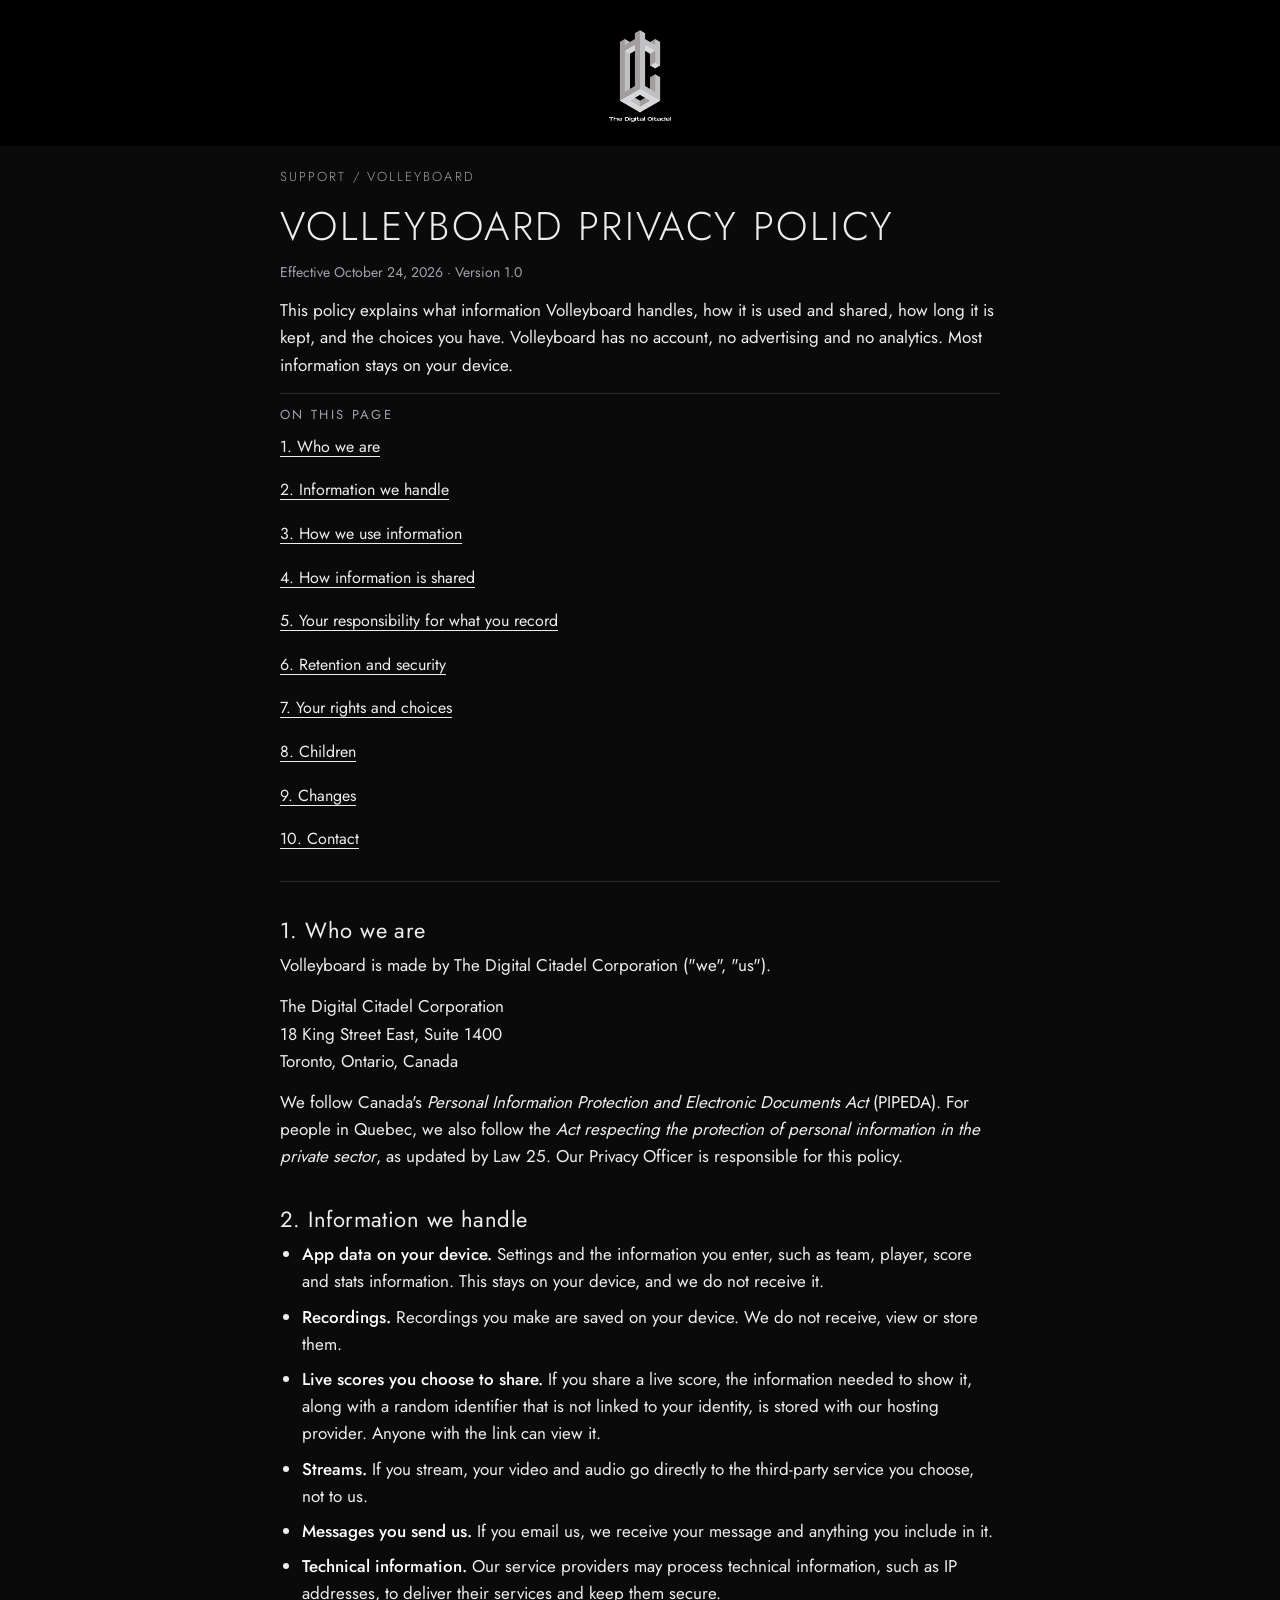
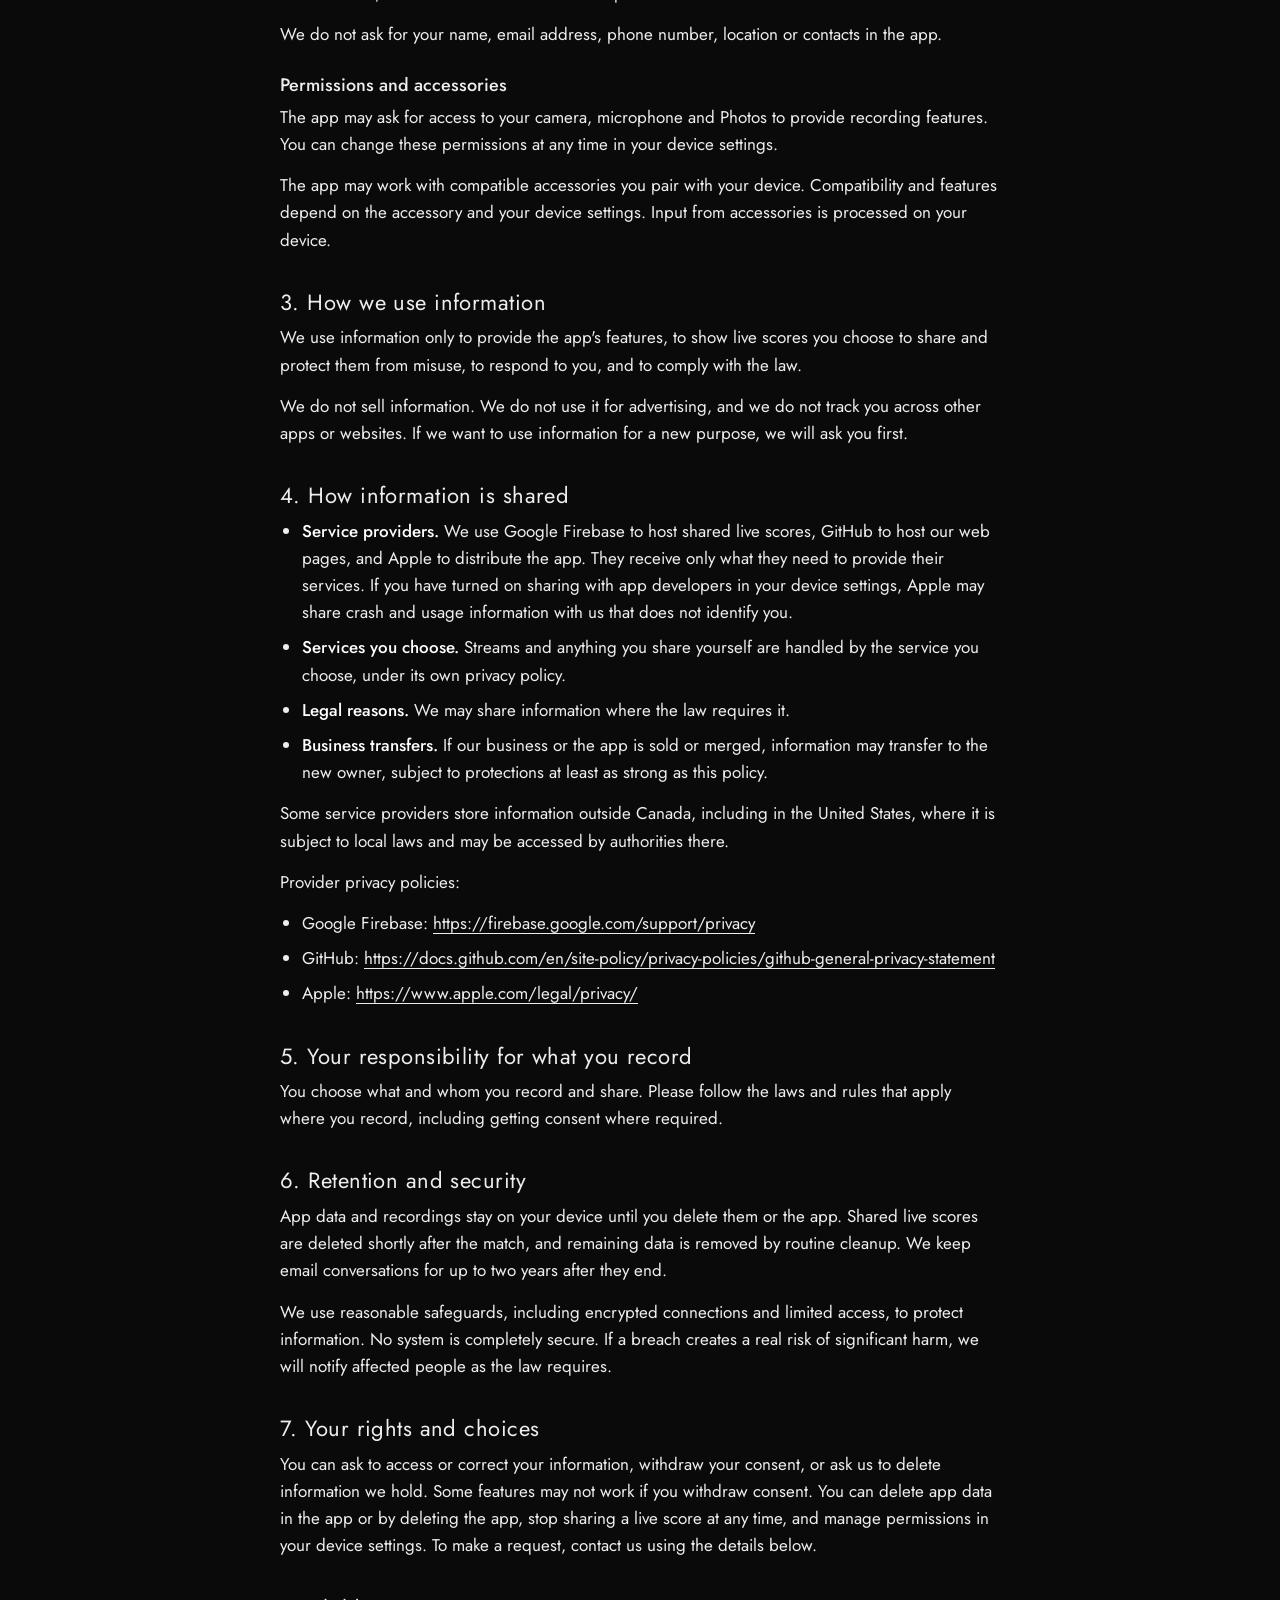
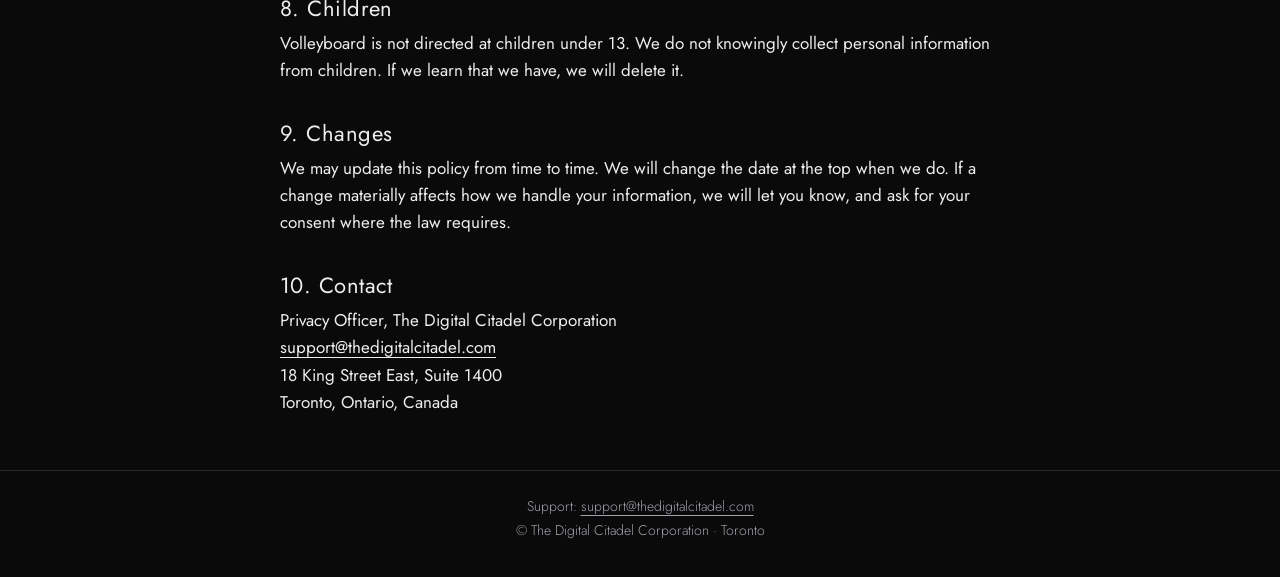
==== volleyboard/privacy/index.html @ ab463642 "The Digital Citadel support site" ====
<!DOCTYPE html>
<html lang="en">
<head>
<meta charset="utf-8">
<meta name="viewport" content="width=device-width, initial-scale=1">
<title>Volleyboard Privacy Policy</title>
<meta name="description" content="Privacy policy for the Volleyboard app by The Digital Citadel Corporation.">
<link rel="canonical" href="https://support.thedigitalcitadel.com/volleyboard/privacy/">
<link rel="stylesheet" href="/assets/site.css">
</head>
<body>
<a class="skip" href="#content">Skip to content</a>
<header><img src="/assets/lockup.svg" alt="The Digital Citadel" width="57" height="84"></header>
<div class="crumb">Support / Volleyboard</div>
<main id="content">
<div class="h"><h1>Volleyboard Privacy Policy</h1></div>
<div class="doc">
<p class="meta"><strong>Effective October 24, 2026 · Version 1.0</strong></p>
<div class="intro"><p>This policy explains what information Volleyboard handles, how it is used and shared, how long it is kept, and the choices you have. Volleyboard has no account, no advertising and no analytics. Most information stays on your device.</p>
</div>
<nav class="toc" aria-label="On this page"><h2>On this page</h2><ol><li><a href="#s1">1. Who we are</a></li><li><a href="#s2">2. Information we handle</a></li><li><a href="#s3">3. How we use information</a></li><li><a href="#s4">4. How information is shared</a></li><li><a href="#s5">5. Your responsibility for what you record</a></li><li><a href="#s6">6. Retention and security</a></li><li><a href="#s7">7. Your rights and choices</a></li><li><a href="#s8">8. Children</a></li><li><a href="#s9">9. Changes</a></li><li><a href="#s10">10. Contact</a></li></ol></nav>
<article>
<h2 class="s" id="s1">1. Who we are</h2>
<p>Volleyboard is made by The Digital Citadel Corporation ("we", "us").</p>
<p>The Digital Citadel Corporation<br />
18 King Street East, Suite 1400<br />
Toronto, Ontario, Canada</p>
<p>We follow Canada's <em>Personal Information Protection and Electronic Documents Act</em> (PIPEDA). For people in Quebec, we also follow the <em>Act respecting the protection of personal information in the private sector</em>, as updated by Law 25. Our Privacy Officer is responsible for this policy.</p>
<h2 class="s" id="s2">2. Information we handle</h2>
<ul>
<li><strong>App data on your device.</strong> Settings and the information you enter, such as team, player, score and stats information. This stays on your device, and we do not receive it.</li>
<li><strong>Recordings.</strong> Recordings you make are saved on your device. We do not receive, view or store them.</li>
<li><strong>Live scores you choose to share.</strong> If you share a live score, the information needed to show it, along with a random identifier that is not linked to your identity, is stored with our hosting provider. Anyone with the link can view it.</li>
<li><strong>Streams.</strong> If you stream, your video and audio go directly to the third-party service you choose, not to us.</li>
<li><strong>Messages you send us.</strong> If you email us, we receive your message and anything you include in it.</li>
<li><strong>Technical information.</strong> Our service providers may process technical information, such as IP addresses, to deliver their services and keep them secure.</li>
</ul>
<p>We do not ask for your name, email address, phone number, location or contacts in the app.</p>
<h3>Permissions and accessories</h3>
<p>The app may ask for access to your camera, microphone and Photos to provide recording features. You can change these permissions at any time in your device settings.</p>
<p>The app may work with compatible accessories you pair with your device. Compatibility and features depend on the accessory and your device settings. Input from accessories is processed on your device.</p>
<h2 class="s" id="s3">3. How we use information</h2>
<p>We use information only to provide the app's features, to show live scores you choose to share and protect them from misuse, to respond to you, and to comply with the law.</p>
<p>We do not sell information. We do not use it for advertising, and we do not track you across other apps or websites. If we want to use information for a new purpose, we will ask you first.</p>
<h2 class="s" id="s4">4. How information is shared</h2>
<ul>
<li><strong>Service providers.</strong> We use Google Firebase to host shared live scores, GitHub to host our web pages, and Apple to distribute the app. They receive only what they need to provide their services. If you have turned on sharing with app developers in your device settings, Apple may share crash and usage information with us that does not identify you.</li>
<li><strong>Services you choose.</strong> Streams and anything you share yourself are handled by the service you choose, under its own privacy policy.</li>
<li><strong>Legal reasons.</strong> We may share information where the law requires it.</li>
<li><strong>Business transfers.</strong> If our business or the app is sold or merged, information may transfer to the new owner, subject to protections at least as strong as this policy.</li>
</ul>
<p>Some service providers store information outside Canada, including in the United States, where it is subject to local laws and may be accessed by authorities there.</p>
<p>Provider privacy policies:</p>
<ul>
<li>Google Firebase: <a href="https://firebase.google.com/support/privacy">https://firebase.google.com/support/privacy</a></li>
<li>GitHub: <a href="https://docs.github.com/en/site-policy/privacy-policies/github-general-privacy-statement">https://docs.github.com/en/site-policy/privacy-policies/github-general-privacy-statement</a></li>
<li>Apple: <a href="https://www.apple.com/legal/privacy/">https://www.apple.com/legal/privacy/</a></li>
</ul>
<h2 class="s" id="s5">5. Your responsibility for what you record</h2>
<p>You choose what and whom you record and share. Please follow the laws and rules that apply where you record, including getting consent where required.</p>
<h2 class="s" id="s6">6. Retention and security</h2>
<p>App data and recordings stay on your device until you delete them or the app. Shared live scores are deleted shortly after the match, and remaining data is removed by routine cleanup. We keep email conversations for up to two years after they end.</p>
<p>We use reasonable safeguards, including encrypted connections and limited access, to protect information. No system is completely secure. If a breach creates a real risk of significant harm, we will notify affected people as the law requires.</p>
<h2 class="s" id="s7">7. Your rights and choices</h2>
<p>You can ask to access or correct your information, withdraw your consent, or ask us to delete information we hold. Some features may not work if you withdraw consent. You can delete app data in the app or by deleting the app, stop sharing a live score at any time, and manage permissions in your device settings. To make a request, contact us using the details below.</p>
<h2 class="s" id="s8">8. Children</h2>
<p>Volleyboard is not directed at children under 13. We do not knowingly collect personal information from children. If we learn that we have, we will delete it.</p>
<h2 class="s" id="s9">9. Changes</h2>
<p>We may update this policy from time to time. We will change the date at the top when we do. If a change materially affects how we handle your information, we will let you know, and ask for your consent where the law requires.</p>
<h2 class="s" id="s10">10. Contact</h2>
<p>Privacy Officer, The Digital Citadel Corporation<br />
<a href="mailto:support@thedigitalcitadel.com">support@thedigitalcitadel.com</a><br />
18 King Street East, Suite 1400<br />
Toronto, Ontario, Canada</p>
</article>
</div>
</main>
<footer>Support: <a href="mailto:support@thedigitalcitadel.com">support@thedigitalcitadel.com</a><br>&copy; The Digital Citadel Corporation &middot; Toronto</footer>
</body>
</html>
---- assets/site.css ----
/* support.thedigitalcitadel.com: styles from the v0.2 support-site mockup */
@font-face{font-family:Jost;src:url([data-uri]) format('woff2');font-weight:300 500;font-display:swap}
:root{--bg:#0A0A0B;--panel:#111114;--ink:#EDEDED;--mute:#A1A1AA;--dim:#8B8B94;--line:#2A2A2E;--ff:"Futura PT",Jost,"Futura",system-ui,sans-serif}
*{box-sizing:border-box}
html{background:var(--bg);-webkit-text-size-adjust:100%}
body{margin:0;color:var(--ink);background:var(--bg);font:400 17px/1.6 var(--ff);-webkit-font-smoothing:antialiased}
a{color:var(--ink);text-decoration:underline;text-decoration-thickness:1px;text-underline-offset:4px;overflow-wrap:anywhere}
a:focus-visible,summary:focus-visible{outline:2px solid #fff;outline-offset:3px}
.skip{position:absolute;left:-9999px;top:8px;background:#fff;color:#000;padding:8px 12px;z-index:9}
.skip:focus{left:12px}
header{display:flex;flex-direction:column;align-items:center;padding:28px 20px 22px;background:#000}
header img{height:84px;width:auto;display:block}
.crumb{max-width:720px;margin:0 auto;padding:22px 20px 0;font:300 13px/1.4 var(--ff);letter-spacing:.16em;text-transform:uppercase;color:var(--mute)}
.crumb a{color:var(--mute)}
.h{max-width:720px;margin:0 auto;padding:18px 20px 8px}
.h h1{margin:0;font:300 40px/1.1 var(--ff);letter-spacing:.06em;text-transform:uppercase}
.h p{margin:12px 0 0;color:var(--mute)}
.doc{max-width:720px;margin:0 auto;padding:6px 20px 40px}
.meta{font:300 14px/1.5 var(--ff);color:var(--mute);margin:6px 0 18px}
.doc .meta strong{font-weight:400;color:var(--mute)}
.toc{border-top:1px solid var(--line);border-bottom:1px solid var(--line);padding:14px 0 16px;margin:0 0 26px}
.toc h2{margin:0 0 8px;font:400 13px/1 var(--ff);letter-spacing:.18em;text-transform:uppercase;color:var(--mute)}
.toc ol{margin:0;padding-left:0;list-style:none}
.toc li{padding:5px 0;font-size:16px}
.doc h2.s{margin:34px 0 8px;font:400 22px/1.3 var(--ff);letter-spacing:.02em;scroll-margin-top:16px}
.doc h3{margin:24px 0 6px;font:500 18px/1.4 var(--ff)}
.doc p{margin:0 0 14px}
.doc ul{margin:0 0 14px;padding-left:22px}
.doc li{margin:0 0 8px}
.doc strong{font-weight:500;color:#fff}
.faq details{border-bottom:1px solid var(--line);padding:4px 0}
.faq summary{cursor:pointer;list-style:none;padding:14px 32px 14px 0;font:400 18px/1.4 var(--ff);position:relative;min-height:44px}
.faq summary::-webkit-details-marker{display:none}
.faq summary::after{content:'';position:absolute;right:6px;top:22px;width:9px;height:9px;border-right:1.5px solid #fff;border-bottom:1.5px solid #fff;transform:rotate(45deg)}
.faq details[open] summary::after{transform:rotate(-135deg);top:26px}
.faq details p{margin:0 0 14px;color:#D4D4D8}
.box{border:1px solid var(--line);border-radius:12px;padding:16px;margin:26px 0 0;background:var(--panel)}
.box h3{margin:0 0 6px;font:400 13px/1 var(--ff);letter-spacing:.18em;text-transform:uppercase;color:var(--mute)}
.box p{margin:0;color:#D4D4D8}
.box a{font-size:18px}
footer{border-top:1px solid var(--line);padding:24px 20px 34px;text-align:center;font:300 14px/1.7 var(--ff);color:var(--mute)}
footer a{color:var(--mute)}
@media (min-width:900px){header{padding:30px 48px 24px}header img{height:92px}.doc,.h,.crumb{max-width:760px}}
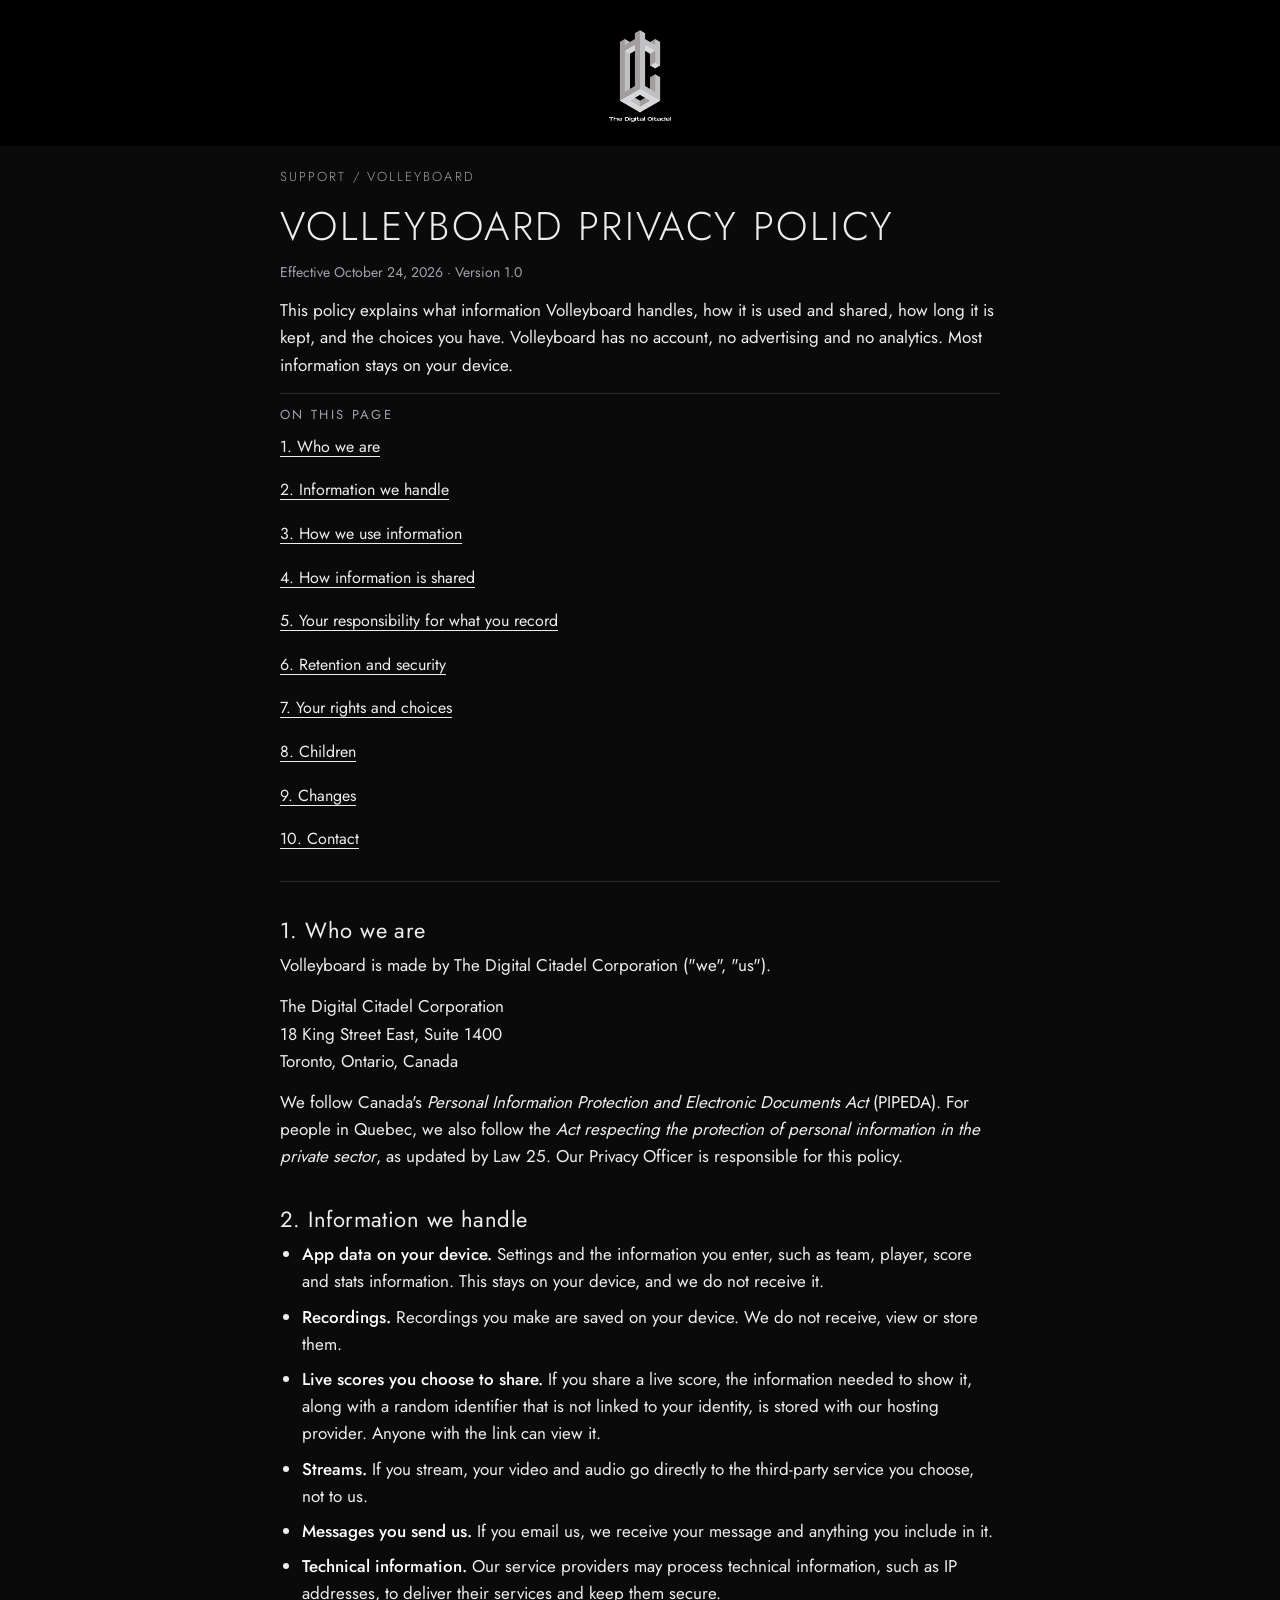
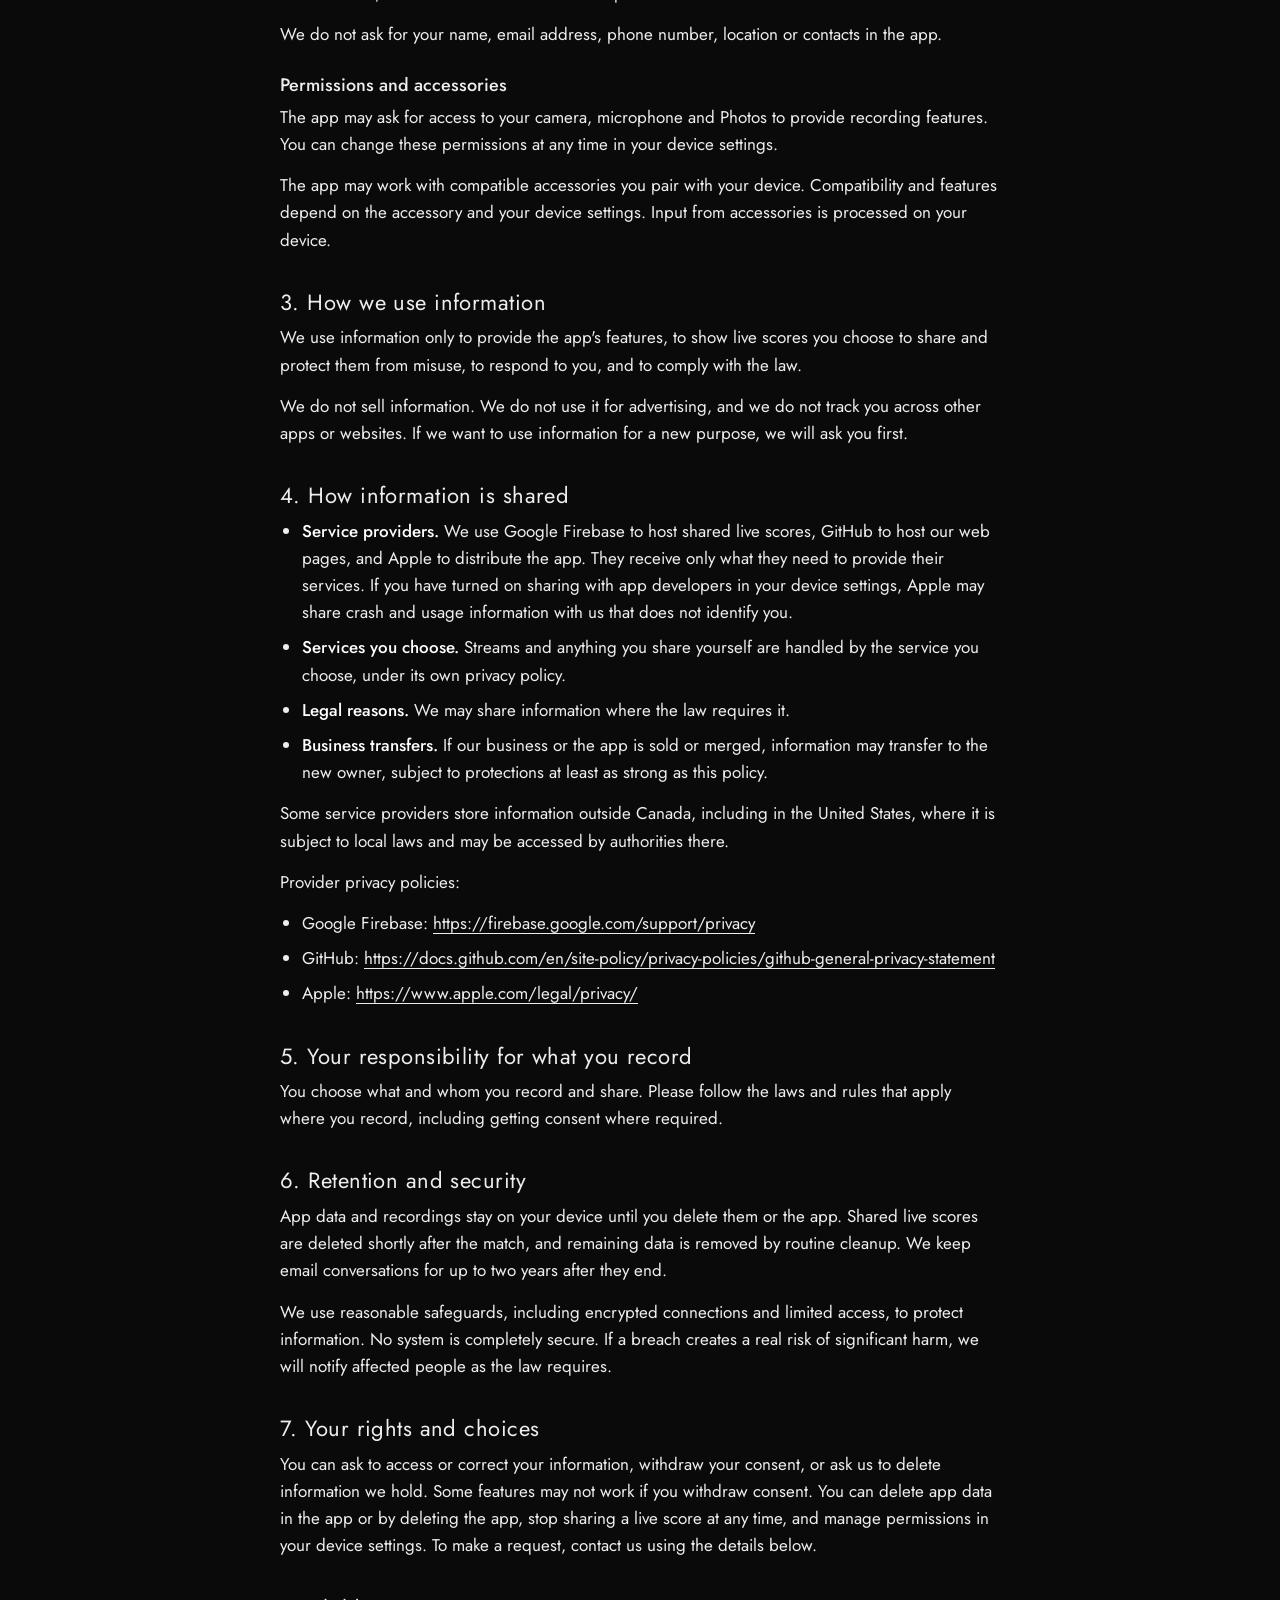
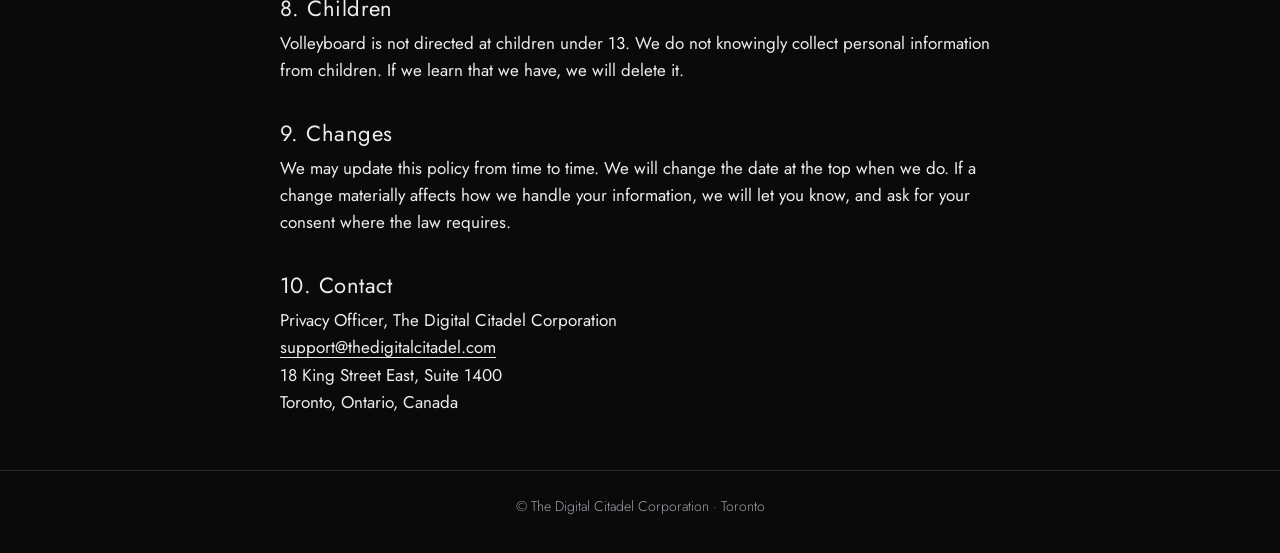
==== commit 4cfa3d34: "Privacy page: remove email from footer" ====
--- a/volleyboard/privacy/index.html
+++ b/volleyboard/privacy/index.html
@@ -75,6 +75,6 @@
 </article>
 </div>
 </main>
-<footer>Support: <a href="mailto:support@thedigitalcitadel.com">support@thedigitalcitadel.com</a><br>&copy; The Digital Citadel Corporation &middot; Toronto</footer>
+<footer>&copy; The Digital Citadel Corporation &middot; Toronto</footer>
 </body>
 </html>
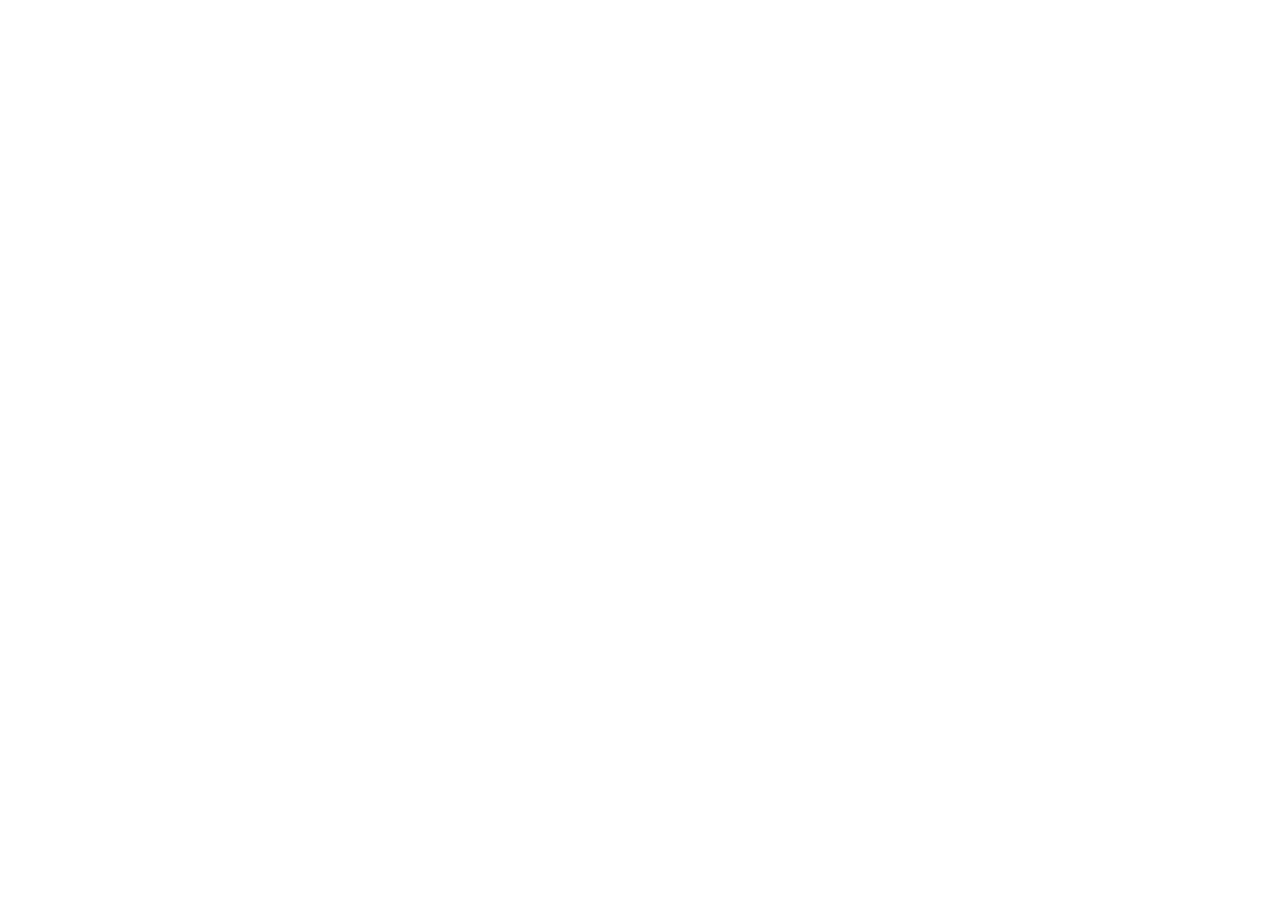
==== commit 7a774166: "Rename Volleyboard to Volley Good Show; move pages to /volleygoodshow/ with redirects" ====
--- a/volleyboard/privacy/index.html
+++ b/volleyboard/privacy/index.html
@@ -2,79 +2,13 @@
 <html lang="en">
 <head>
 <meta charset="utf-8">
-<meta name="viewport" content="width=device-width, initial-scale=1">
-<title>Volleyboard Privacy Policy</title>
-<meta name="description" content="Privacy policy for the Volleyboard app by The Digital Citadel Corporation.">
-<link rel="canonical" href="https://support.thedigitalcitadel.com/volleyboard/privacy/">
-<link rel="stylesheet" href="/assets/site.css">
+<title>Volley Good Show Privacy Policy has moved</title>
+<meta name="robots" content="noindex">
+<link rel="canonical" href="https://support.thedigitalcitadel.com/volleygoodshow/privacy/">
+<meta http-equiv="refresh" content="0; url=https://support.thedigitalcitadel.com/volleygoodshow/privacy/">
+<script>location.replace("https://support.thedigitalcitadel.com/volleygoodshow/privacy/" + location.hash);</script>
 </head>
 <body>
-<a class="skip" href="#content">Skip to content</a>
-<header><img src="/assets/lockup.svg" alt="The Digital Citadel" width="57" height="84"></header>
-<div class="crumb">Support / Volleyboard</div>
-<main id="content">
-<div class="h"><h1>Volleyboard Privacy Policy</h1></div>
-<div class="doc">
-<p class="meta"><strong>Effective October 24, 2026 · Version 1.0</strong></p>
-<div class="intro"><p>This policy explains what information Volleyboard handles, how it is used and shared, how long it is kept, and the choices you have. Volleyboard has no account, no advertising and no analytics. Most information stays on your device.</p>
-</div>
-<nav class="toc" aria-label="On this page"><h2>On this page</h2><ol><li><a href="#s1">1. Who we are</a></li><li><a href="#s2">2. Information we handle</a></li><li><a href="#s3">3. How we use information</a></li><li><a href="#s4">4. How information is shared</a></li><li><a href="#s5">5. Your responsibility for what you record</a></li><li><a href="#s6">6. Retention and security</a></li><li><a href="#s7">7. Your rights and choices</a></li><li><a href="#s8">8. Children</a></li><li><a href="#s9">9. Changes</a></li><li><a href="#s10">10. Contact</a></li></ol></nav>
-<article>
-<h2 class="s" id="s1">1. Who we are</h2>
-<p>Volleyboard is made by The Digital Citadel Corporation ("we", "us").</p>
-<p>The Digital Citadel Corporation<br />
-18 King Street East, Suite 1400<br />
-Toronto, Ontario, Canada</p>
-<p>We follow Canada's <em>Personal Information Protection and Electronic Documents Act</em> (PIPEDA). For people in Quebec, we also follow the <em>Act respecting the protection of personal information in the private sector</em>, as updated by Law 25. Our Privacy Officer is responsible for this policy.</p>
-<h2 class="s" id="s2">2. Information we handle</h2>
-<ul>
-<li><strong>App data on your device.</strong> Settings and the information you enter, such as team, player, score and stats information. This stays on your device, and we do not receive it.</li>
-<li><strong>Recordings.</strong> Recordings you make are saved on your device. We do not receive, view or store them.</li>
-<li><strong>Live scores you choose to share.</strong> If you share a live score, the information needed to show it, along with a random identifier that is not linked to your identity, is stored with our hosting provider. Anyone with the link can view it.</li>
-<li><strong>Streams.</strong> If you stream, your video and audio go directly to the third-party service you choose, not to us.</li>
-<li><strong>Messages you send us.</strong> If you email us, we receive your message and anything you include in it.</li>
-<li><strong>Technical information.</strong> Our service providers may process technical information, such as IP addresses, to deliver their services and keep them secure.</li>
-</ul>
-<p>We do not ask for your name, email address, phone number, location or contacts in the app.</p>
-<h3>Permissions and accessories</h3>
-<p>The app may ask for access to your camera, microphone and Photos to provide recording features. You can change these permissions at any time in your device settings.</p>
-<p>The app may work with compatible accessories you pair with your device. Compatibility and features depend on the accessory and your device settings. Input from accessories is processed on your device.</p>
-<h2 class="s" id="s3">3. How we use information</h2>
-<p>We use information only to provide the app's features, to show live scores you choose to share and protect them from misuse, to respond to you, and to comply with the law.</p>
-<p>We do not sell information. We do not use it for advertising, and we do not track you across other apps or websites. If we want to use information for a new purpose, we will ask you first.</p>
-<h2 class="s" id="s4">4. How information is shared</h2>
-<ul>
-<li><strong>Service providers.</strong> We use Google Firebase to host shared live scores, GitHub to host our web pages, and Apple to distribute the app. They receive only what they need to provide their services. If you have turned on sharing with app developers in your device settings, Apple may share crash and usage information with us that does not identify you.</li>
-<li><strong>Services you choose.</strong> Streams and anything you share yourself are handled by the service you choose, under its own privacy policy.</li>
-<li><strong>Legal reasons.</strong> We may share information where the law requires it.</li>
-<li><strong>Business transfers.</strong> If our business or the app is sold or merged, information may transfer to the new owner, subject to protections at least as strong as this policy.</li>
-</ul>
-<p>Some service providers store information outside Canada, including in the United States, where it is subject to local laws and may be accessed by authorities there.</p>
-<p>Provider privacy policies:</p>
-<ul>
-<li>Google Firebase: <a href="https://firebase.google.com/support/privacy">https://firebase.google.com/support/privacy</a></li>
-<li>GitHub: <a href="https://docs.github.com/en/site-policy/privacy-policies/github-general-privacy-statement">https://docs.github.com/en/site-policy/privacy-policies/github-general-privacy-statement</a></li>
-<li>Apple: <a href="https://www.apple.com/legal/privacy/">https://www.apple.com/legal/privacy/</a></li>
-</ul>
-<h2 class="s" id="s5">5. Your responsibility for what you record</h2>
-<p>You choose what and whom you record and share. Please follow the laws and rules that apply where you record, including getting consent where required.</p>
-<h2 class="s" id="s6">6. Retention and security</h2>
-<p>App data and recordings stay on your device until you delete them or the app. Shared live scores are deleted shortly after the match, and remaining data is removed by routine cleanup. We keep email conversations for up to two years after they end.</p>
-<p>We use reasonable safeguards, including encrypted connections and limited access, to protect information. No system is completely secure. If a breach creates a real risk of significant harm, we will notify affected people as the law requires.</p>
-<h2 class="s" id="s7">7. Your rights and choices</h2>
-<p>You can ask to access or correct your information, withdraw your consent, or ask us to delete information we hold. Some features may not work if you withdraw consent. You can delete app data in the app or by deleting the app, stop sharing a live score at any time, and manage permissions in your device settings. To make a request, contact us using the details below.</p>
-<h2 class="s" id="s8">8. Children</h2>
-<p>Volleyboard is not directed at children under 13. We do not knowingly collect personal information from children. If we learn that we have, we will delete it.</p>
-<h2 class="s" id="s9">9. Changes</h2>
-<p>We may update this policy from time to time. We will change the date at the top when we do. If a change materially affects how we handle your information, we will let you know, and ask for your consent where the law requires.</p>
-<h2 class="s" id="s10">10. Contact</h2>
-<p>Privacy Officer, The Digital Citadel Corporation<br />
-<a href="mailto:support@thedigitalcitadel.com">support@thedigitalcitadel.com</a><br />
-18 King Street East, Suite 1400<br />
-Toronto, Ontario, Canada</p>
-</article>
-</div>
-</main>
-<footer>&copy; The Digital Citadel Corporation &middot; Toronto</footer>
+<p>This page has moved to <a href="https://support.thedigitalcitadel.com/volleygoodshow/privacy/">https://support.thedigitalcitadel.com/volleygoodshow/privacy/</a>.</p>
 </body>
 </html>
